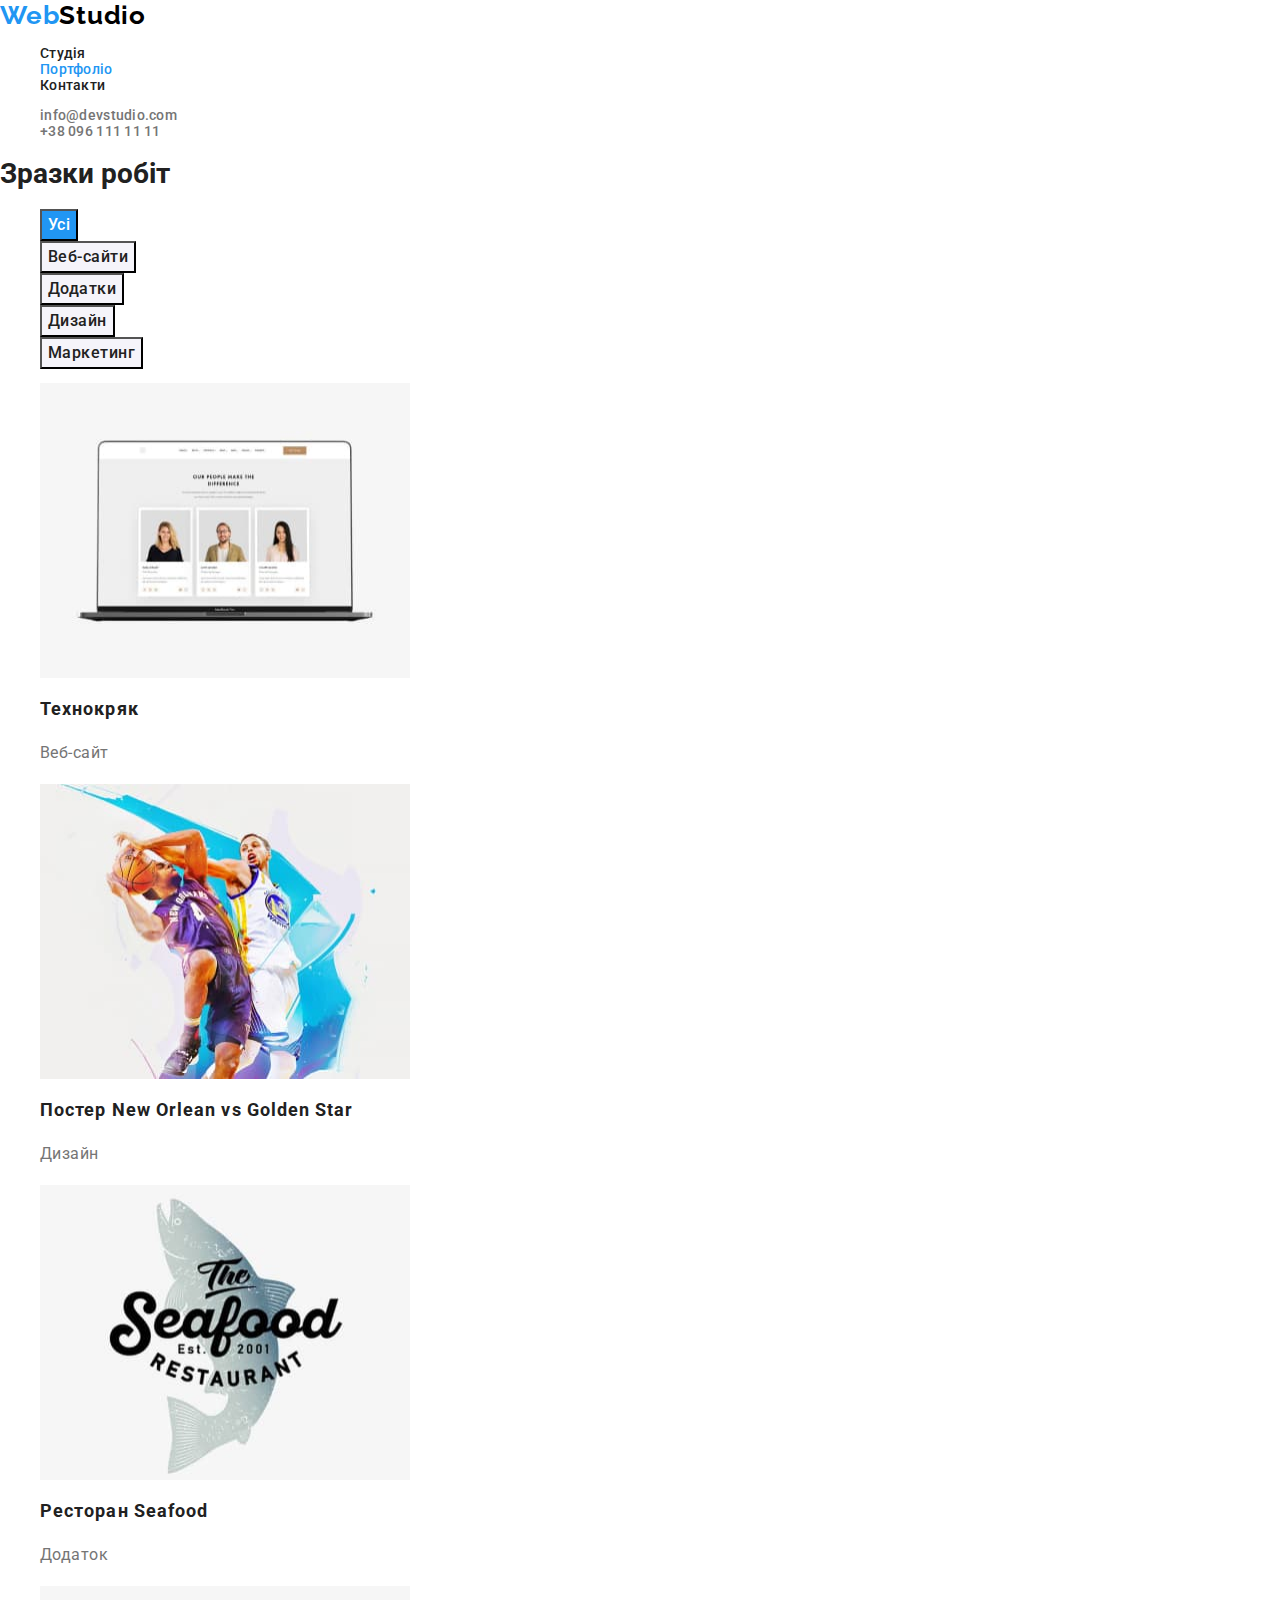
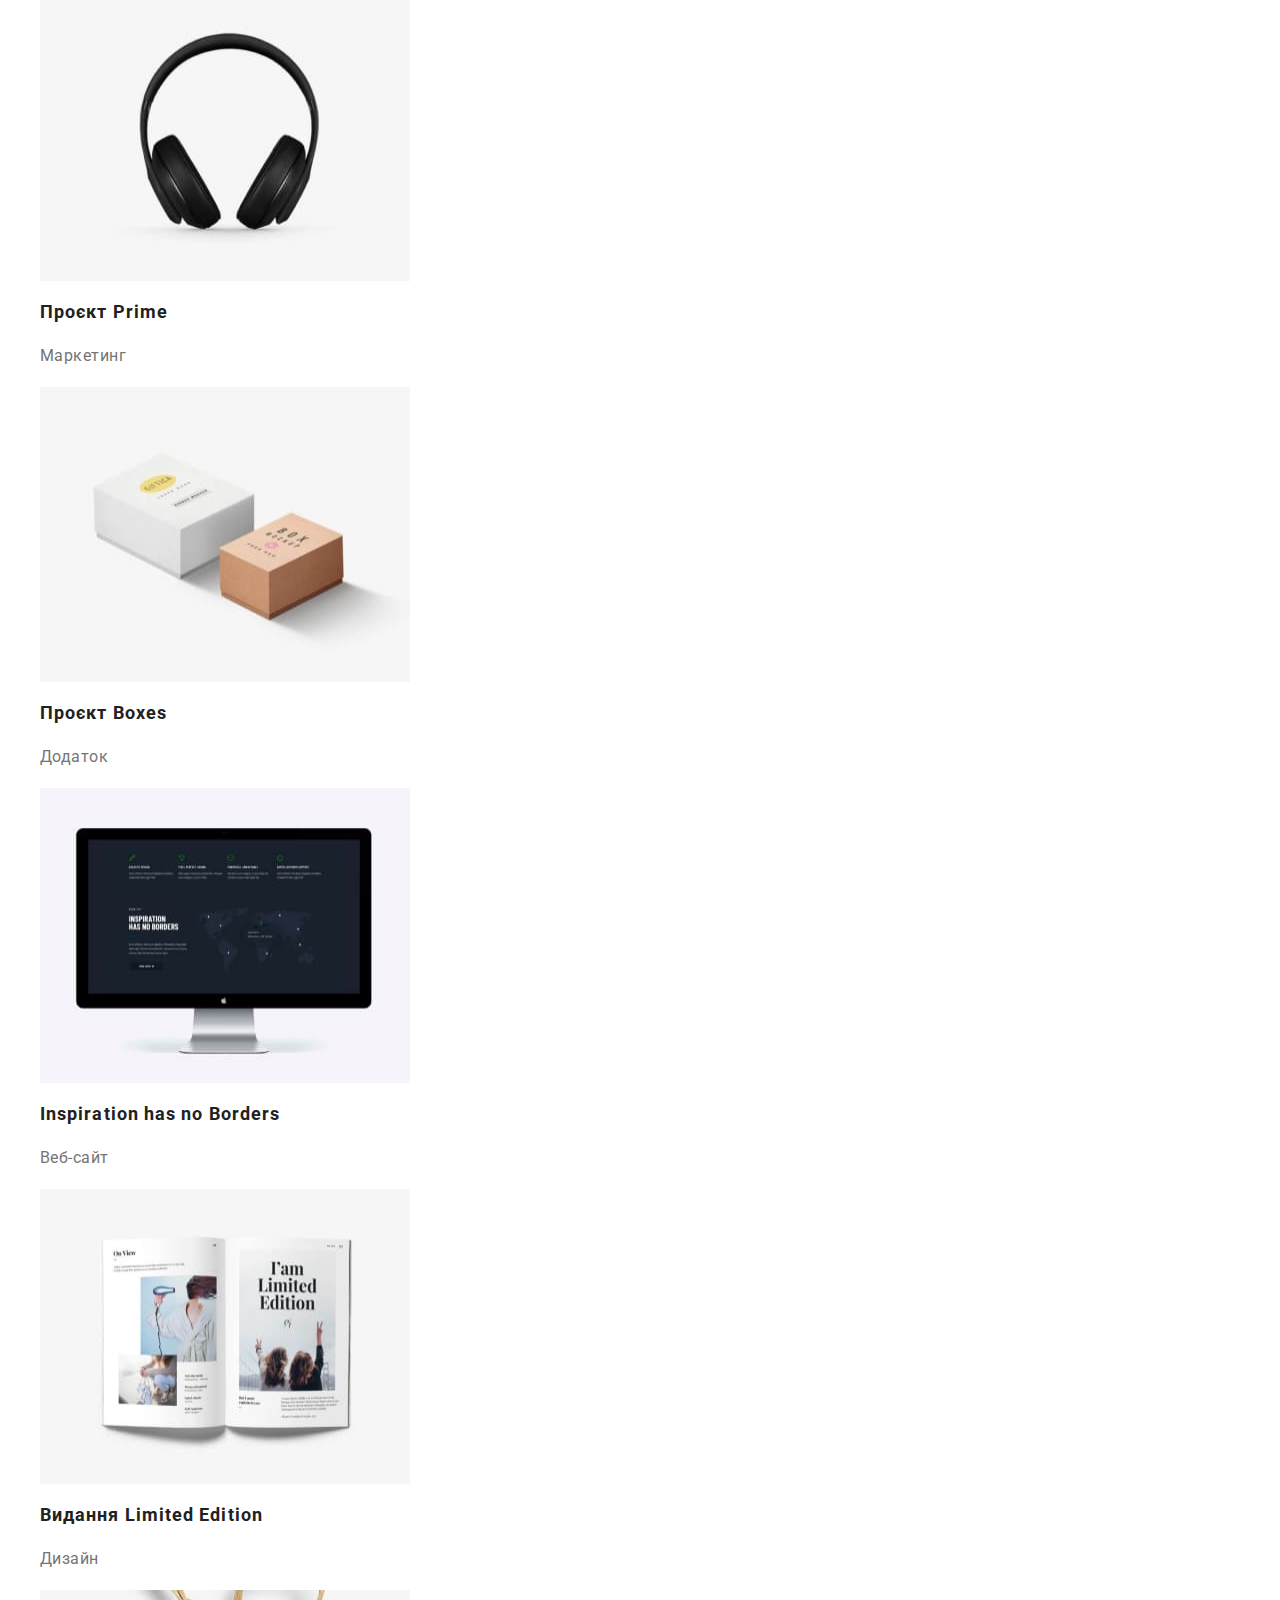
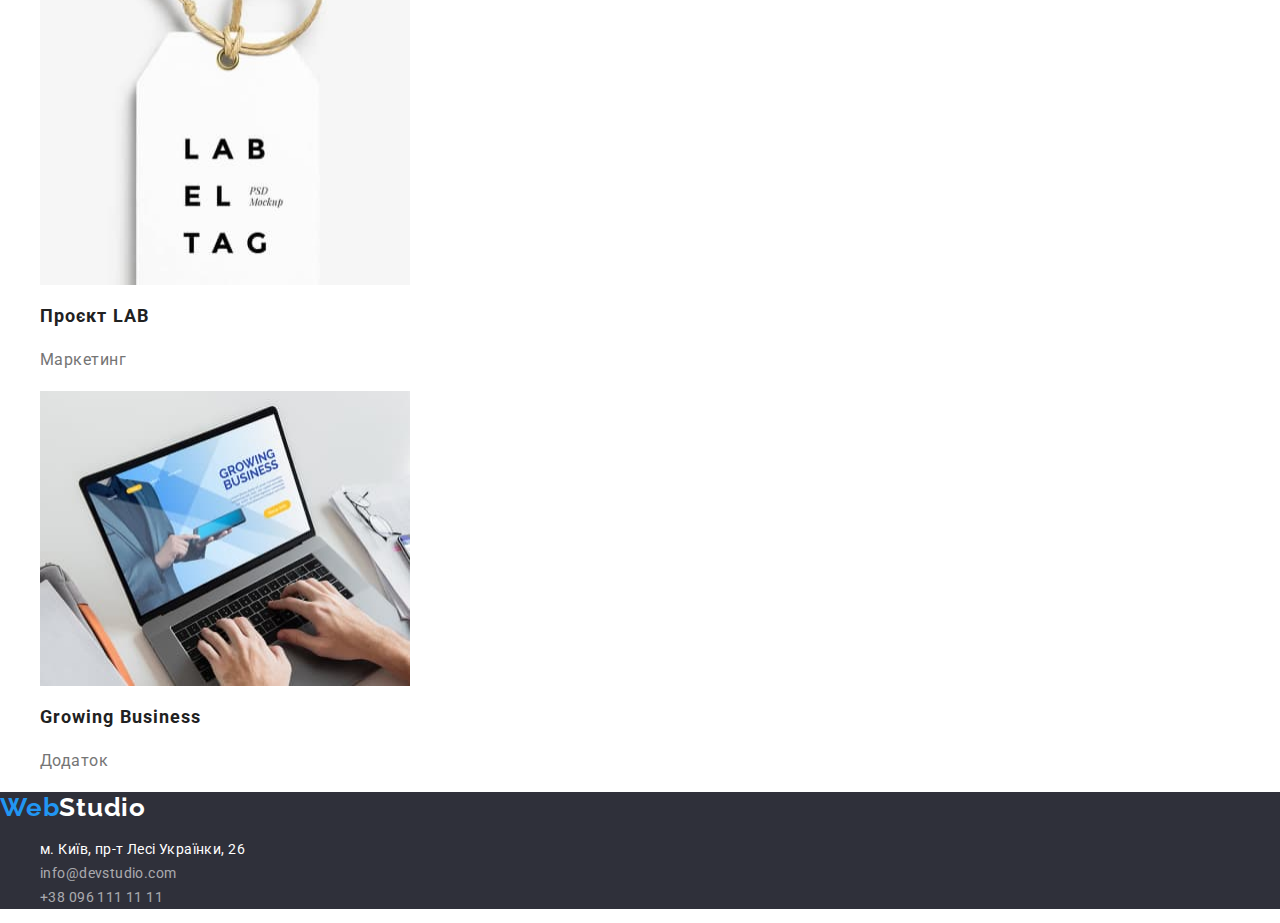
==== portfolio.html @ 1a4d0c8b "Add files from previous repo" ====
<!DOCTYPE html>
<html lang="uk">

<head>
  <meta charset="UTF-8">
  <meta http-equiv="X-UA-Compatible" content="IE=edge">
  <meta name="viewport" content="width=device-width, initial-scale=1.0">
  <title>WebStudio Portfolio</title>
  <link rel="stylesheet" href="./css/modern-normalize.css" />
  <link rel="preconnect" href="https://fonts.googleapis.com">
  <link rel="preconnect" href="https://fonts.gstatic.com" crossorigin>
  <link href="https://fonts.googleapis.com/css2?family=Raleway:wght@700&family=Roboto:wght@400;500;700;900&display=swap"
    rel="stylesheet">
  <link rel="stylesheet" href="./css/styles.css">
</head>

<body>
  <header class="header">
    <nav class="nav">
      <a class="logo link" href="./index.html">
        <span class="accent">Web</span>Studio
      </a>
      <ul class="list">
        <li>
          <a class="nav-link link" href="./index.html">Студія</a>
        </li>
        <li>
          <a class="nav-link link accent" href="">Портфоліо</a>
        </li>
        <li>
          <a class="nav-link link" href="">Контакти</a>
        </li>
      </ul>
    </nav>
    <ul class="list">
      <li>
        <a class="nav-contact link" href="mailto:info@devstudio.com">info@devstudio.com</a>
      </li>
      <li>
        <a class="nav-contact link" href="tel:+380961111111">+38 096 111 11 11</a>
      </li>
    </ul>
  </header>
  <main>
    <!-- work examples section-->
    <section class="examples">
      <h1 class="examples-title">
        Зразки робіт
      </h1>
      <ul class="list">
        <li>
          <button class="examples-button accent-button" type="button">Усі</button>
        </li>
        <li>
          <button class="examples-button" type="button">Веб-сайти</button>
        </li>
        <li>
          <button class="examples-button" type="button">Додатки</button>
        </li>
        <li>
          <button class="examples-button" type="button">Дизайн</button>
        </li>
        <li>
          <button class="examples-button" type="button">Маркетинг</button>
        </li>
      </ul>

      <ul class="list">
        <li>
          <a class="item link" href="" target="_blank" rel="noopener noreferrer nofollow">
            <img src="./images/portfolio-img1.jpg" alt="Ноутбук" width="370" height="295">
            <h2 class="item-project">
              Технокряк
            </h2>
            <p class="item-type">
              Веб-сайт
            </p>
          </a>

        </li>
        <li>
          <a class="item link" href="" target="_blank" rel="noopener noreferrer nofollow">
            <img src="./images/portfolio-img2.jpg" alt="Баскетболісти у грі" width="370" height="295">
            <h2 class="item-project">
              Постер New Orlean vs Golden Star
            </h2>
            <p class="item-type">
              Дизайн
            </p>
          </a>
        </li>
        <li>
          <a class="item link" href="" target="_blank" rel="noopener noreferrer nofollow">
            <img src="./images/portfolio-img3.jpg" alt="Реклама ресторану рибних страв" width="370" height="295">
            <h2 class="item-project">
              Ресторан Seafood
            </h2>
            <p class="item-type">
              Додаток
            </p>
          </a>
        </li>
        <li>
          <a class="item link" href="" target="_blank" rel="noopener noreferrer nofollow">
            <img src="./images/portfolio-img4.jpg" alt="Навушники" width="370" height="295">
            <h2 class=" item-project">
              Проєкт Prime
            </h2>
            <p class="item-type">
              Маркетинг
            </p>
          </a>
        </li>
        <li>
          <a class="item link" href="" target="_blank" rel="noopener noreferrer nofollow">
            <img src="./images/portfolio-img5.jpg" alt="Дві коробки" width="370" height="295">
            <h2 class=" item-project">
              Проєкт Boxes
            </h2>
            <p class="item-type">
              Додаток
            </p>
          </a>
        </li>
        <li>
          <a class="item link" href="" target="_blank" rel="noopener noreferrer nofollow">
            <img src="./images/portfolio-img6.jpg" alt="Монітор" width="370" height="295">
            <h2 class="item-project">
              Inspiration has no Borders
            </h2>
            <p class="item-type">
              Веб-сайт
            </p>
          </a>
        </li>
        <li>
          <a class="item link" href="" target="_blank" rel="noopener noreferrer nofollow">
            <img src="./images/portfolio-img7.jpg" alt="Книга" width="370" height="295">
            <h2 class="item-project">
              Видання Limited Edition
            </h2>
            <p class="item-type">
              Дизайн
            </p>
          </a>
        </li>
        <li>
          <a class="item link" href="" target="_blank" rel="noopener noreferrer nofollow">
            <img src="./images/portfolio-img8.jpg" alt="Eтикетка" width="370" height="295">
            <h2 class="item-project">
              Проєкт LAB
            </h2>
            <p class="item-type">
              Маркетинг
            </p>
          </a>
        </li>
        <li>
          <a class="item link" href="" target="_blank" rel="noopener noreferrer nofollow">
            <img src="./images/portfolio-img9.jpg" alt="Ноутбук" width="370" height="295">
            <h2 class="item-project">
              Growing Business
            </h2>
            <p class="item-type">
              Додаток
            </p>
          </a>
        </li>
      </ul>
    </section>
  </main>
  <!-- Footer -->
  <footer class="footer">
    <a class="logo link" href="./index.html"><span class="accent">Web</span>Studio</a>
    <address class="address">
      <ul class="list">
        <li>
          <a class="address-place link" href="https://goo.gl/maps/CPtrU1FHBa2aNyZL9" target="_blank"
            rel="noopener noreferrer nofollow">м. Київ,
            пр-т Лесі Українки, 26</a>
        </li>
        <li>
          <a class="address-contact link" href="mailto:info@devstudio.com">info@devstudio.com</a>
        </li>
        <li>
          <a class="address-contact link" href="tel:+380961111111">+38 096 111 11 11</a>
        </li>
      </ul>
    </address>
  </footer>
</body>

</html>
---- css/styles.css ----
:root {
  --primary-black-color: #212121;
  --secondary-black-color: #757575;
  --primary-white-color: #ffffff;
  --secondary-back-ground-color: #2f303a;
  --white-alfa-color: rgba(255, 255, 255, 0.6);

  --accent-color: #2196f3;
  --accent-color-main-button: #188ce8;
  --gray-color: #f5f4fa;
  --logo-black-color: #000000;

  --font-roboto: 'Roboto', sans-serif;
  --font-raleway: 'Raleway', sans-serif;
}
body {
  color: var(--primary-black-color);
  background-color: var(--primary-white-color);
  font-family: var(--font-roboto);
  font-size: 14px;
}
.list {
  list-style: none;
}
.link {
  text-decoration: none;
}

/* navigation */
.logo {
  color: var(--logo-black-color);
  font-family: var(--font-raleway);
  font-weight: 700;
  font-size: 26px;
  line-height: calc(31 / 26);
  letter-spacing: 0.03em;
}
.accent {
  color: var(--accent-color);
}

.nav-link {
  color: var(--primary-black-color);
  font-weight: 500;
  line-height: calc(16 / 14);
  letter-spacing: 0.02em;
}
.nav-link.accent {
  color: var(--accent-color);
}
.nav-link:hover,
.nav-link:focus,
.nav-contact:hover,
.nav-contact:focus {
  color: var(--accent-color);
  cursor: pointer;
}
.nav-contact {
  color: var(--secondary-black-color);
  font-weight: 500;
  line-height: calc(16 / 14);
  letter-spacing: 0.02em;
}

/* Hero */
.hero {
  background-color: var(--secondary-back-ground-color);
  color: var(--primary-white-color);
}
.hero-title {
  font-weight: 900;
  font-size: 44px;
  line-height: calc(60 / 44);
  text-align: center;
  letter-spacing: 0.06em;
  text-transform: uppercase;
}
.button {
  color: inherit;
  font: inherit;
  background-color: var(--accent-color);
  font-weight: 700;
  font-size: 16px;
  line-height: calc(30 / 16);
  text-align: center;
  letter-spacing: 0.06em;
}
.hero .button:hover,
.hero .button:focus {
  background-color: var(--accent-color-main-button);
  cursor: pointer;
}
/* Advantages */
.advantages-item {
  font-size: 14px;
  line-height: calc(16 / 14);
  letter-spacing: 0.03em;
  text-transform: uppercase;
}
.advantages-text {
  color: var(--secondary-black-color);
  line-height: calc(24 / 14);
  letter-spacing: 0.03em;
}

/* Activities */
.activities-title,
.team-title {
  font-size: 36px;
  line-height: calc(42 / 36);
  text-align: center;
  letter-spacing: 0.03em;
}
/* team */
.team {
  background-color: var(--gray-color);
}
.team-card {
  background-color: var(--primary-white-color);
}
.team-name,
.team-job {
  font-weight: 500;
  font-size: 16px;
  line-height: calc(19 / 16);
  text-align: center;
  letter-spacing: 0.03em;
}
.team-job {
  color: var(--secondary-black-color);
}

/* footer */
.footer {
  background-color: var(--secondary-back-ground-color);
}
.footer .logo {
  color: var(--primary-white-color);
}
.address {
  font-style: normal;
}
.address-place,
.address-contact {
  color: var(--primary-white-color);
  line-height: calc(24 / 14);
  letter-spacing: 0.03em;
}
.address-contact {
  color: var(--white-alfa-color);
}

.address .link:hover,
.address .link:focus {
  color: var(--accent-color);
  cursor: pointer;
}

/* Portfolio */
/* Examples */
.examples .link {
  color: var(--primary-black-color);
}
.examples-button {
  color: var(--primary-black-color);
  background-color: var(--gray-color);
  font-weight: 500;
  font-size: 16px;
  line-height: calc(26 / 16);
  text-align: center;
  letter-spacing: 0.03em;
}
.examples-button:hover,
.examples-button:focus {
  color: var(--primary-white-color);
  background-color: var(--accent-color);
  cursor: pointer;
}
.examples-button.accent-button {
  color: var(--primary-white-color);
  background-color: var(--accent-color);
}
.item-project {
  font-size: 18px;
  line-height: calc(26 / 18);
  letter-spacing: 0.06em;
}
.item-type {
  color: var(--secondary-black-color);
  font-size: 16px;
  line-height: calc(30 / 16);
  letter-spacing: 0.03em;
}
.examples .item:hover,
.examples .item:focus {
  cursor: pointer;
}
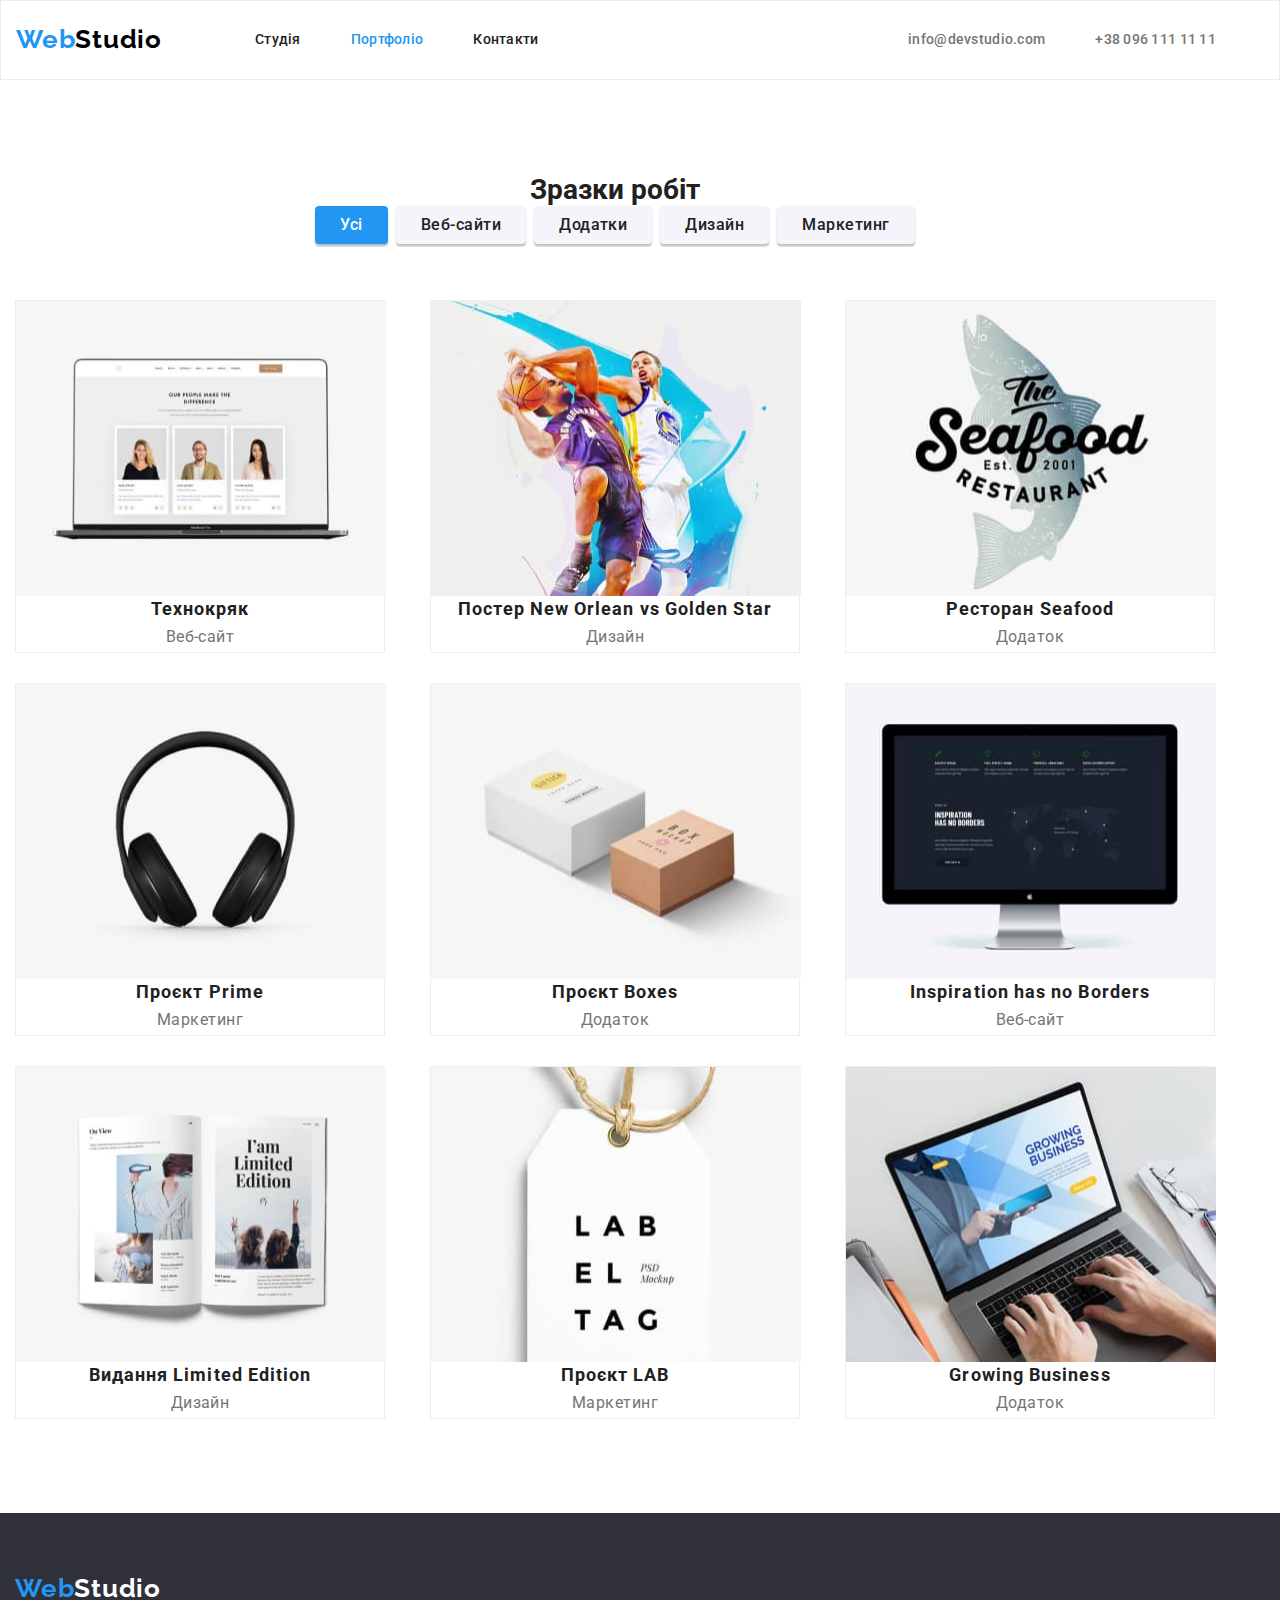
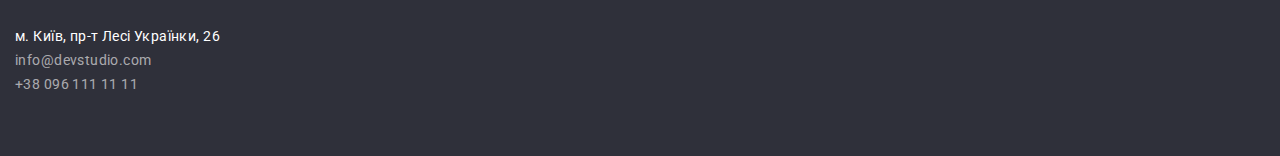
==== commit ef4fa7e2: "Change index.html, portfolio.html, styles.css" ====
--- a/portfolio.html
+++ b/portfolio.html
@@ -15,178 +15,189 @@
 </head>
 
 <body>
-  <header class="header">
-    <nav class="nav">
-      <a class="logo link" href="./index.html">
-        <span class="accent">Web</span>Studio
-      </a>
-      <ul class="list">
-        <li>
-          <a class="nav-link link" href="./index.html">Студія</a>
+  <header class="header portfolio">
+    <div class="container">
+      <nav class="nav">
+        <a class="logo link" href="./index.html">
+          <span class="accent">Web</span>Studio
+        </a>
+        <ul class="list">
+          <li class="item">
+            <a class="nav-link link" href="./index.html">Студія</a>
+          </li>
+          <li class="item">
+            <a class="nav-link link accent" href="">Портфоліо</a>
+          </li>
+          <li class="item">
+            <a class="nav-link link" href="">Контакти</a>
+          </li>
+        </ul>
+      </nav>
+      <ul class="contacts list">
+        <li class="item">
+          <a class="nav-contact link" href="mailto:info@devstudio.com">info@devstudio.com</a>
         </li>
-        <li>
-          <a class="nav-link link accent" href="">Портфоліо</a>
-        </li>
-        <li>
-          <a class="nav-link link" href="">Контакти</a>
+        <li class="item">
+          <a class="nav-contact link" href="tel:+380961111111">+38 096 111 11 11</a>
         </li>
       </ul>
-    </nav>
-    <ul class="list">
-      <li>
-        <a class="nav-contact link" href="mailto:info@devstudio.com">info@devstudio.com</a>
-      </li>
-      <li>
-        <a class="nav-contact link" href="tel:+380961111111">+38 096 111 11 11</a>
-      </li>
-    </ul>
+    </div>
+
   </header>
   <main>
     <!-- work examples section-->
     <section class="examples">
-      <h1 class="examples-title">
-        Зразки робіт
-      </h1>
-      <ul class="list">
-        <li>
-          <button class="examples-button accent-button" type="button">Усі</button>
-        </li>
-        <li>
-          <button class="examples-button" type="button">Веб-сайти</button>
-        </li>
-        <li>
-          <button class="examples-button" type="button">Додатки</button>
-        </li>
-        <li>
-          <button class="examples-button" type="button">Дизайн</button>
-        </li>
-        <li>
-          <button class="examples-button" type="button">Маркетинг</button>
-        </li>
-      </ul>
-
-      <ul class="list">
-        <li>
-          <a class="item link" href="" target="_blank" rel="noopener noreferrer nofollow">
-            <img src="./images/portfolio-img1.jpg" alt="Ноутбук" width="370" height="295">
-            <h2 class="item-project">
-              Технокряк
-            </h2>
-            <p class="item-type">
-              Веб-сайт
-            </p>
-          </a>
-
-        </li>
-        <li>
-          <a class="item link" href="" target="_blank" rel="noopener noreferrer nofollow">
-            <img src="./images/portfolio-img2.jpg" alt="Баскетболісти у грі" width="370" height="295">
-            <h2 class="item-project">
-              Постер New Orlean vs Golden Star
-            </h2>
-            <p class="item-type">
-              Дизайн
-            </p>
-          </a>
-        </li>
-        <li>
-          <a class="item link" href="" target="_blank" rel="noopener noreferrer nofollow">
-            <img src="./images/portfolio-img3.jpg" alt="Реклама ресторану рибних страв" width="370" height="295">
-            <h2 class="item-project">
-              Ресторан Seafood
-            </h2>
-            <p class="item-type">
-              Додаток
-            </p>
-          </a>
-        </li>
-        <li>
-          <a class="item link" href="" target="_blank" rel="noopener noreferrer nofollow">
-            <img src="./images/portfolio-img4.jpg" alt="Навушники" width="370" height="295">
-            <h2 class=" item-project">
-              Проєкт Prime
-            </h2>
-            <p class="item-type">
-              Маркетинг
-            </p>
-          </a>
-        </li>
-        <li>
-          <a class="item link" href="" target="_blank" rel="noopener noreferrer nofollow">
-            <img src="./images/portfolio-img5.jpg" alt="Дві коробки" width="370" height="295">
-            <h2 class=" item-project">
-              Проєкт Boxes
-            </h2>
-            <p class="item-type">
-              Додаток
-            </p>
-          </a>
-        </li>
-        <li>
-          <a class="item link" href="" target="_blank" rel="noopener noreferrer nofollow">
-            <img src="./images/portfolio-img6.jpg" alt="Монітор" width="370" height="295">
-            <h2 class="item-project">
-              Inspiration has no Borders
-            </h2>
-            <p class="item-type">
-              Веб-сайт
-            </p>
-          </a>
-        </li>
-        <li>
-          <a class="item link" href="" target="_blank" rel="noopener noreferrer nofollow">
-            <img src="./images/portfolio-img7.jpg" alt="Книга" width="370" height="295">
-            <h2 class="item-project">
-              Видання Limited Edition
-            </h2>
-            <p class="item-type">
-              Дизайн
-            </p>
-          </a>
-        </li>
-        <li>
-          <a class="item link" href="" target="_blank" rel="noopener noreferrer nofollow">
-            <img src="./images/portfolio-img8.jpg" alt="Eтикетка" width="370" height="295">
-            <h2 class="item-project">
-              Проєкт LAB
-            </h2>
-            <p class="item-type">
-              Маркетинг
-            </p>
-          </a>
-        </li>
-        <li>
-          <a class="item link" href="" target="_blank" rel="noopener noreferrer nofollow">
-            <img src="./images/portfolio-img9.jpg" alt="Ноутбук" width="370" height="295">
-            <h2 class="item-project">
-              Growing Business
-            </h2>
-            <p class="item-type">
-              Додаток
-            </p>
-          </a>
-        </li>
-      </ul>
+      <div class="container">
+        <h1 class="examples-title">
+          Зразки робіт
+        </h1>
+        <ul class="filter list">
+          <li>
+            <button class="examples-button accent-button" type="button">Усі</button>
+          </li>
+          <li>
+            <button class="examples-button" type="button">Веб-сайти</button>
+          </li>
+          <li>
+            <button class="examples-button" type="button">Додатки</button>
+          </li>
+          <li>
+            <button class="examples-button" type="button">Дизайн</button>
+          </li>
+          <li>
+            <button class="examples-button" type="button">Маркетинг</button>
+          </li>
+        </ul>
+
+        <ul class="projects-list list">
+          <li class="project">
+            <a class="item link" href="" target="_blank" rel="noopener noreferrer nofollow">
+              <img class="project-photo" src="./images/portfolio-img1.jpg" alt="Ноутбук" width="370" height="295">
+              <h2 class="item-project">
+                Технокряк
+              </h2>
+              <p class="item-type">
+                Веб-сайт
+              </p>
+            </a>
+
+          </li>
+          <li class="project">
+            <a class="item link" href="" target="_blank" rel="noopener noreferrer nofollow">
+              <img class="project-photo" src="./images/portfolio-img2.jpg" alt="Баскетболісти у грі" width="370"
+                height="295">
+              <h2 class="item-project">
+                Постер New Orlean vs Golden Star
+              </h2>
+              <p class="item-type">
+                Дизайн
+              </p>
+            </a>
+          </li>
+          <li class="project">
+            <a class="item link" href="" target="_blank" rel="noopener noreferrer nofollow">
+              <img class="project-photo" src="./images/portfolio-img3.jpg" alt="Реклама ресторану рибних страв"
+                width="370" height="295">
+              <h2 class="item-project">
+                Ресторан Seafood
+              </h2>
+              <p class="item-type">
+                Додаток
+              </p>
+            </a>
+          </li>
+          <li class="project">
+            <a class="item link" href="" target="_blank" rel="noopener noreferrer nofollow">
+              <img class="project-photo" src="./images/portfolio-img4.jpg" alt="Навушники" width="370" height="295">
+              <h2 class=" item-project">
+                Проєкт Prime
+              </h2>
+              <p class="item-type">
+                Маркетинг
+              </p>
+            </a>
+          </li>
+          <li class="project">
+            <a class="item link" href="" target="_blank" rel="noopener noreferrer nofollow">
+              <img class="project-photo" src="./images/portfolio-img5.jpg" alt="Дві коробки" width="370" height="295">
+              <h2 class=" item-project">
+                Проєкт Boxes
+              </h2>
+              <p class="item-type">
+                Додаток
+              </p>
+            </a>
+          </li>
+          <li class="project">
+            <a class="item link" href="" target="_blank" rel="noopener noreferrer nofollow">
+              <img class="project-photo" src="./images/portfolio-img6.jpg" alt="Монітор" width="370" height="295">
+              <h2 class="item-project">
+                Inspiration has no Borders
+              </h2>
+              <p class="item-type">
+                Веб-сайт
+              </p>
+            </a>
+          </li>
+          <li class="project">
+            <a class="item link" href="" target="_blank" rel="noopener noreferrer nofollow">
+              <img class="project-photo" src="./images/portfolio-img7.jpg" alt="Книга" width="370" height="295">
+              <h2 class="item-project">
+                Видання Limited Edition
+              </h2>
+              <p class="item-type">
+                Дизайн
+              </p>
+            </a>
+          </li>
+          <li class="project">
+            <a class="item link" href="" target="_blank" rel="noopener noreferrer nofollow">
+              <img class="project-photo" src="./images/portfolio-img8.jpg" alt="Eтикетка" width="370" height="295">
+              <h2 class="item-project">
+                Проєкт LAB
+              </h2>
+              <p class="item-type">
+                Маркетинг
+              </p>
+            </a>
+          </li>
+          <li class="project">
+            <a class="item link" href="" target="_blank" rel="noopener noreferrer nofollow">
+              <img class="project-photo" src="./images/portfolio-img9.jpg" alt="Ноутбук" width="370" height="295">
+              <h2 class="item-project">
+                Growing Business
+              </h2>
+              <p class="item-type">
+                Додаток
+              </p>
+            </a>
+          </li>
+        </ul>
+      </div>
+
     </section>
   </main>
   <!-- Footer -->
   <footer class="footer">
-    <a class="logo link" href="./index.html"><span class="accent">Web</span>Studio</a>
-    <address class="address">
-      <ul class="list">
-        <li>
-          <a class="address-place link" href="https://goo.gl/maps/CPtrU1FHBa2aNyZL9" target="_blank"
-            rel="noopener noreferrer nofollow">м. Київ,
-            пр-т Лесі Українки, 26</a>
-        </li>
-        <li>
-          <a class="address-contact link" href="mailto:info@devstudio.com">info@devstudio.com</a>
-        </li>
-        <li>
-          <a class="address-contact link" href="tel:+380961111111">+38 096 111 11 11</a>
-        </li>
-      </ul>
-    </address>
+    <div class="container">
+      <a class="logo link" href="./index.html"><span class="accent">Web</span>Studio</a>
+      <address class="address">
+        <ul class="list">
+          <li>
+            <a class="address-place link" href="https://goo.gl/maps/CPtrU1FHBa2aNyZL9" target="_blank"
+              rel="noopener noreferrer nofollow">м. Київ,
+              пр-т Лесі Українки, 26</a>
+          </li>
+          <li>
+            <a class="address-contact link" href=" mailto:info@devstudio.com">info@devstudio.com</a>
+          </li>
+          <li>
+            <a class="address-contact link" href="tel:+380961111111">+38 096 111 11 11</a>
+          </li>
+        </ul>
+      </address>
+    </div>
+
   </footer>
 </body>
 
--- a/css/styles.css
+++ b/css/styles.css
@@ -4,6 +4,8 @@
   --primary-white-color: #ffffff;
   --secondary-back-ground-color: #2f303a;
   --white-alfa-color: rgba(255, 255, 255, 0.6);
+  --gray-color-photo-border: #eeeeee;
+  --gray-color-header-border: 1px solid #ececec;
 
   --accent-color: #2196f3;
   --accent-color-main-button: #188ce8;
@@ -21,9 +23,26 @@
 }
 .list {
   list-style: none;
-}
+  margin: 0;
+  padding: 0;
+}
+h1,
+h2,
+h3,
+p,
+.container {
+  margin: 0;
+  padding: 0;
+}
+.container {
+  width: 1230px;
+  padding: 0 15px;
+}
+
 .link {
   text-decoration: none;
+  padding: 0;
+  margin: 0;
 }
 
 /* navigation */
@@ -38,12 +57,36 @@
 .accent {
   color: var(--accent-color);
 }
-
+.header {
+  height: 80px;
+}
+.header .container {
+  padding: 0 15px;
+}
+.header .container,
+.nav,
+.header .list {
+  display: flex;
+  align-items: center;
+  justify-content: space-between;
+}
+.nav {
+  justify-content: left;
+}
+.logo.link {
+  margin-right: 93px;
+}
 .nav-link {
   color: var(--primary-black-color);
   font-weight: 500;
   line-height: calc(16 / 14);
   letter-spacing: 0.02em;
+  display: block;
+  padding-top: 30px;
+  padding-bottom: 30px;
+}
+.nav .item:not(:last-child) {
+  padding-right: 50px;
 }
 .nav-link.accent {
   color: var(--accent-color);
@@ -55,6 +98,9 @@
   color: var(--accent-color);
   cursor: pointer;
 }
+.contacts .item:not(:last-child) {
+  margin-right: 50px;
+}
 .nav-contact {
   color: var(--secondary-black-color);
   font-weight: 500;
@@ -66,7 +112,12 @@
 .hero {
   background-color: var(--secondary-back-ground-color);
   color: var(--primary-white-color);
-}
+  text-align: center;
+  height: 600px;
+  padding: 200px 0;
+  margin-bottom: 94px;
+}
+
 .hero-title {
   font-weight: 900;
   font-size: 44px;
@@ -74,8 +125,10 @@
   text-align: center;
   letter-spacing: 0.06em;
   text-transform: uppercase;
-}
-.button {
+  width: 696px;
+  margin: 0 auto 30px auto;
+}
+.hero .button {
   color: inherit;
   font: inherit;
   background-color: var(--accent-color);
@@ -84,18 +137,34 @@
   line-height: calc(30 / 16);
   text-align: center;
   letter-spacing: 0.06em;
+  padding: 10px 32px;
+  border: 0px solid transparent;
+  border-radius: 4px;
 }
 .hero .button:hover,
 .hero .button:focus {
   background-color: var(--accent-color-main-button);
   cursor: pointer;
 }
+
 /* Advantages */
-.advantages-item {
+.advantages {
+  margin-bottom: 94px;
+}
+.advantages-list {
+  display: flex;
+}
+
+.advantages .advantages-item:not(:last-child) {
+  margin-right: 30px;
+}
+
+.advantages-title {
   font-size: 14px;
   line-height: calc(16 / 14);
   letter-spacing: 0.03em;
   text-transform: uppercase;
+  margin-bottom: 10px;
 }
 .advantages-text {
   color: var(--secondary-black-color);
@@ -104,6 +173,21 @@
 }
 
 /* Activities */
+.activities {
+  margin-bottom: 123px;
+}
+.activities-title {
+  margin-bottom: 50px;
+}
+.activities .list {
+  display: flex;
+  justify-content: space-between;
+}
+.activities-item {
+  display: block;
+}
+/*team+activities*/
+
 .activities-title,
 .team-title {
   font-size: 36px;
@@ -114,9 +198,23 @@
 /* team */
 .team {
   background-color: var(--gray-color);
+  padding-top: 65px;
+  padding-bottom: 129px;
+}
+.team-title {
+  margin-bottom: 44px;
+}
+.team-list {
+  display: flex;
 }
 .team-card {
   background-color: var(--primary-white-color);
+  box-shadow: 0px 1px 3px rgba(0, 0, 0, 0.12), 0px 1px 1px rgba(0, 0, 0, 0.14),
+    0px 2px 1px rgba(0, 0, 0, 0.2);
+  border-radius: 0px 0px 4px 4px;
+}
+.team-card + .team-card {
+  margin-left: calc((100% - 270px * 4) / 3);
 }
 .team-name,
 .team-job {
@@ -126,6 +224,9 @@
   text-align: center;
   letter-spacing: 0.03em;
 }
+.team-photo {
+  display: block;
+}
 .team-job {
   color: var(--secondary-black-color);
 }
@@ -133,9 +234,13 @@
 /* footer */
 .footer {
   background-color: var(--secondary-back-ground-color);
-}
+  padding: 60px 0;
+}
+
 .footer .logo {
   color: var(--primary-white-color);
+  display: inline-block;
+  margin: 0 0 20px 0;
 }
 .address {
   font-style: normal;
@@ -158,6 +263,21 @@
 
 /* Portfolio */
 /* Examples */
+.header.portfolio {
+  margin-bottom: 94px;
+  border: var(--gray-color-header-border);
+}
+
+.examples {
+  text-align: center;
+  margin-bottom: 94px;
+}
+.filter.list {
+  display: flex;
+  gap: 8px;
+  justify-content: center;
+  margin-bottom: 56px;
+}
 .examples .link {
   color: var(--primary-black-color);
 }
@@ -169,7 +289,14 @@
   line-height: calc(26 / 16);
   text-align: center;
   letter-spacing: 0.03em;
-}
+  border: 0 solid transparent;
+  padding: 6px 25px;
+  box-shadow: 0px 3px 1px rgba(0, 0, 0, 0.1), 0px 1px 2px rgba(0, 0, 0, 0.08),
+    0px 2px 2px rgba(0, 0, 0, 0.12);
+  border-radius: 4px;
+  display: inline-block;
+}
+
 .examples-button:hover,
 .examples-button:focus {
   color: var(--primary-white-color);
@@ -179,6 +306,27 @@
 .examples-button.accent-button {
   color: var(--primary-white-color);
   background-color: var(--accent-color);
+}
+
+.projects-list {
+  display: flex;
+  flex-wrap: wrap;
+  /* row-gap: 30px; */
+  /* column-gap: 36px; */
+}
+.project {
+  border: 1px solid var(--gray-color-photo-border);
+  width: 370px;
+}
+.project-photo {
+  display: block;
+}
+.project:nth-child(3n + 2) {
+  margin-left: calc((100% - 370px * 3) / 2);
+  margin-right: calc((100% - 370px * 3) / 2);
+}
+.project:nth-child(-n + 6) {
+  margin-bottom: 30px;
 }
 .item-project {
   font-size: 18px;
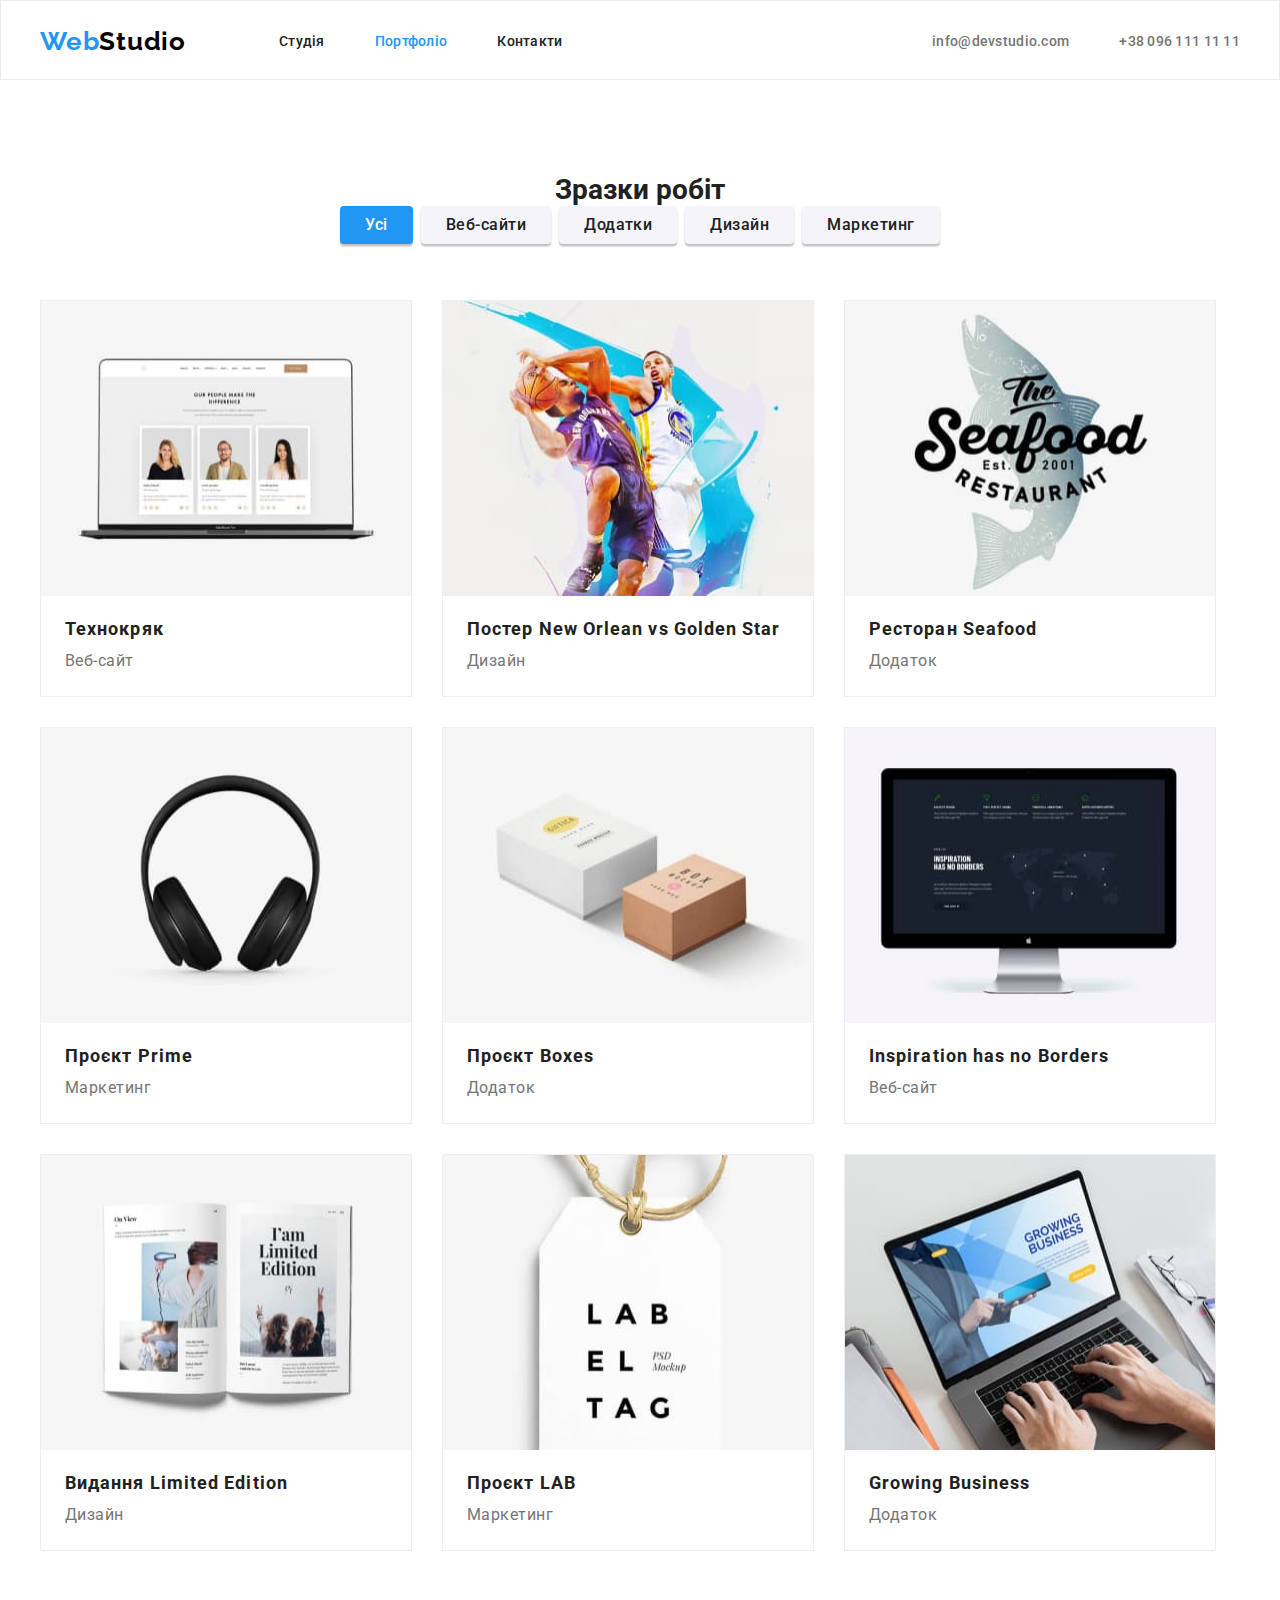
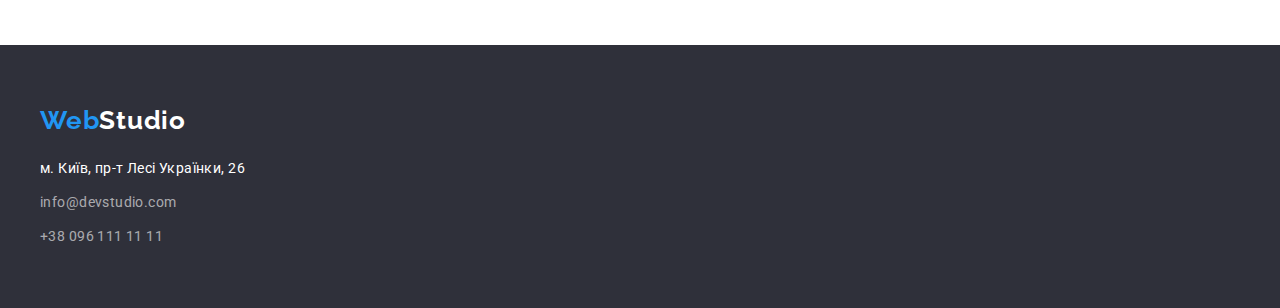
==== commit f69989d4: "Add changes to index.html, portfolio.html & styles.css" ====
--- a/portfolio.html
+++ b/portfolio.html
@@ -73,103 +73,120 @@
           <li class="project">
             <a class="item link" href="" target="_blank" rel="noopener noreferrer nofollow">
               <img class="project-photo" src="./images/portfolio-img1.jpg" alt="Ноутбук" width="370" height="295">
-              <h2 class="item-project">
-                Технокряк
-              </h2>
-              <p class="item-type">
-                Веб-сайт
-              </p>
-            </a>
-
+              <div class="item-description">
+                <h2 class="item-project">
+                  Технокряк
+                </h2>
+                <p class="item-type">
+                  Веб-сайт
+                </p>
+              </div>
+            </a>
           </li>
           <li class="project">
             <a class="item link" href="" target="_blank" rel="noopener noreferrer nofollow">
               <img class="project-photo" src="./images/portfolio-img2.jpg" alt="Баскетболісти у грі" width="370"
                 height="295">
-              <h2 class="item-project">
-                Постер New Orlean vs Golden Star
-              </h2>
-              <p class="item-type">
-                Дизайн
-              </p>
+              <div class="item-description">
+                <h2 class="item-project">
+                  Постер New Orlean vs Golden Star
+                </h2>
+                <p class="item-type">
+                  Дизайн
+                </p>
+              </div>
             </a>
           </li>
           <li class="project">
             <a class="item link" href="" target="_blank" rel="noopener noreferrer nofollow">
               <img class="project-photo" src="./images/portfolio-img3.jpg" alt="Реклама ресторану рибних страв"
                 width="370" height="295">
-              <h2 class="item-project">
-                Ресторан Seafood
-              </h2>
-              <p class="item-type">
-                Додаток
-              </p>
+              <div class="item-description">
+                <h2 class="item-project">
+                  Ресторан Seafood
+                </h2>
+                <p class="item-type">
+                  Додаток
+                </p>
+              </div>
             </a>
           </li>
           <li class="project">
             <a class="item link" href="" target="_blank" rel="noopener noreferrer nofollow">
               <img class="project-photo" src="./images/portfolio-img4.jpg" alt="Навушники" width="370" height="295">
-              <h2 class=" item-project">
-                Проєкт Prime
-              </h2>
-              <p class="item-type">
-                Маркетинг
-              </p>
+              <div class="item-description">
+                <h2 class=" item-project">
+                  Проєкт Prime
+                </h2>
+                <p class="item-type">
+                  Маркетинг
+                </p>
+              </div>
             </a>
           </li>
           <li class="project">
             <a class="item link" href="" target="_blank" rel="noopener noreferrer nofollow">
               <img class="project-photo" src="./images/portfolio-img5.jpg" alt="Дві коробки" width="370" height="295">
-              <h2 class=" item-project">
-                Проєкт Boxes
-              </h2>
-              <p class="item-type">
-                Додаток
-              </p>
+              <div class="item-description">
+                <h2 class=" item-project">
+                  Проєкт Boxes
+                </h2>
+                <p class="item-type">
+                  Додаток
+                </p>
+              </div>
             </a>
           </li>
           <li class="project">
             <a class="item link" href="" target="_blank" rel="noopener noreferrer nofollow">
               <img class="project-photo" src="./images/portfolio-img6.jpg" alt="Монітор" width="370" height="295">
-              <h2 class="item-project">
-                Inspiration has no Borders
-              </h2>
-              <p class="item-type">
-                Веб-сайт
-              </p>
+              <div class="item-description">
+                <h2 class="item-project">
+                  Inspiration has no Borders
+                </h2>
+                <p class="item-type">
+                  Веб-сайт
+                </p>
+              </div>
             </a>
           </li>
           <li class="project">
             <a class="item link" href="" target="_blank" rel="noopener noreferrer nofollow">
               <img class="project-photo" src="./images/portfolio-img7.jpg" alt="Книга" width="370" height="295">
-              <h2 class="item-project">
-                Видання Limited Edition
-              </h2>
-              <p class="item-type">
-                Дизайн
-              </p>
+              <div class="item-description">
+                <h2 class="item-project">
+                  Видання Limited Edition
+                </h2>
+                <p class="item-type">
+                  Дизайн
+                </p>
+              </div>
             </a>
           </li>
           <li class="project">
             <a class="item link" href="" target="_blank" rel="noopener noreferrer nofollow">
               <img class="project-photo" src="./images/portfolio-img8.jpg" alt="Eтикетка" width="370" height="295">
-              <h2 class="item-project">
-                Проєкт LAB
-              </h2>
-              <p class="item-type">
-                Маркетинг
-              </p>
+              <div class="item-description">
+                <h2 class="item-project">
+                  Проєкт LAB
+                </h2>
+                <p class="item-type">
+                  Маркетинг
+                </p>
+              </div>
             </a>
           </li>
           <li class="project">
             <a class="item link" href="" target="_blank" rel="noopener noreferrer nofollow">
               <img class="project-photo" src="./images/portfolio-img9.jpg" alt="Ноутбук" width="370" height="295">
-              <h2 class="item-project">
-                Growing Business
-              </h2>
-              <p class="item-type">
-                Додаток
-              </p>
+              <div class="item-description">
+                <h2 class="item-project">
+                  Growing Business
+                </h2>
+                <p class="item-type">
+                  Додаток
+                </p>
+              </div>
             </a>
           </li>
         </ul>
--- a/css/styles.css
+++ b/css/styles.css
@@ -32,11 +32,11 @@
 p,
 .container {
   margin: 0;
-  padding: 0;
 }
 .container {
   width: 1230px;
   padding: 0 15px;
+  margin: 0 auto;
 }
 
 .link {
@@ -73,6 +73,9 @@
 .nav {
   justify-content: left;
 }
+.nav .logo {
+  padding: 24px 0;
+}
 .logo.link {
   margin-right: 93px;
 }
@@ -82,11 +85,11 @@
   line-height: calc(16 / 14);
   letter-spacing: 0.02em;
   display: block;
-  padding-top: 30px;
-  padding-bottom: 30px;
+  padding-top: 32px;
+  padding-bottom: 32px;
 }
 .nav .item:not(:last-child) {
-  padding-right: 50px;
+  margin-right: 50px;
 }
 .nav-link.accent {
   color: var(--accent-color);
@@ -98,14 +101,16 @@
   color: var(--accent-color);
   cursor: pointer;
 }
-.contacts .item:not(:last-child) {
-  margin-right: 50px;
+.contacts .item + .item {
+  margin-left: 50px;
 }
 .nav-contact {
   color: var(--secondary-black-color);
   font-weight: 500;
   line-height: calc(16 / 14);
   letter-spacing: 0.02em;
+  padding: 32px 0;
+  display: flex;
 }
 
 /* Hero */
@@ -115,14 +120,12 @@
   text-align: center;
   height: 600px;
   padding: 200px 0;
-  margin-bottom: 94px;
 }
 
 .hero-title {
   font-weight: 900;
   font-size: 44px;
   line-height: calc(60 / 44);
-  text-align: center;
   letter-spacing: 0.06em;
   text-transform: uppercase;
   width: 696px;
@@ -135,11 +138,16 @@
   font-weight: 700;
   font-size: 16px;
   line-height: calc(30 / 16);
-  text-align: center;
   letter-spacing: 0.06em;
-  padding: 10px 32px;
+  padding: 10px 10px;
   border: 0px solid transparent;
   border-radius: 4px;
+  display: flex;
+  margin: 0 auto;
+  min-width: 216px;
+  height: 50px;
+  justify-content: center;
+  align-items: center;
 }
 .hero .button:hover,
 .hero .button:focus {
@@ -149,10 +157,13 @@
 
 /* Advantages */
 .advantages {
-  margin-bottom: 94px;
+  padding: 94px 0;
 }
 .advantages-list {
   display: flex;
+}
+.advantages-item {
+  width: 270px;
 }
 
 .advantages .advantages-item:not(:last-child) {
@@ -174,7 +185,7 @@
 
 /* Activities */
 .activities {
-  margin-bottom: 123px;
+  padding-bottom: 94px;
 }
 .activities-title {
   margin-bottom: 50px;
@@ -198,8 +209,7 @@
 /* team */
 .team {
   background-color: var(--gray-color);
-  padding-top: 65px;
-  padding-bottom: 129px;
+  padding: 94px 0;
 }
 .team-title {
   margin-bottom: 44px;
@@ -216,6 +226,9 @@
 .team-card + .team-card {
   margin-left: calc((100% - 270px * 4) / 3);
 }
+.team-card > div {
+  padding: 30px 0;
+}
 .team-name,
 .team-job {
   font-weight: 500;
@@ -227,6 +240,9 @@
 .team-photo {
   display: block;
 }
+.team-name {
+  margin-bottom: 10px;
+}
 .team-job {
   color: var(--secondary-black-color);
 }
@@ -260,17 +276,19 @@
   color: var(--accent-color);
   cursor: pointer;
 }
+.footer .address li + li {
+  margin-top: 10px;
+}
 
 /* Portfolio */
 /* Examples */
 .header.portfolio {
-  margin-bottom: 94px;
   border: var(--gray-color-header-border);
 }
 
 .examples {
   text-align: center;
-  margin-bottom: 94px;
+  padding: 94px 0;
 }
 .filter.list {
   display: flex;
@@ -311,27 +329,21 @@
 .projects-list {
   display: flex;
   flex-wrap: wrap;
-  /* row-gap: 30px; */
-  /* column-gap: 36px; */
-}
-.project {
+  row-gap: 30px;
+  column-gap: 30px;
+}
+.project .item {
+  display: inline-block;
   border: 1px solid var(--gray-color-photo-border);
-  width: 370px;
 }
 .project-photo {
   display: block;
-}
-.project:nth-child(3n + 2) {
-  margin-left: calc((100% - 370px * 3) / 2);
-  margin-right: calc((100% - 370px * 3) / 2);
-}
-.project:nth-child(-n + 6) {
-  margin-bottom: 30px;
 }
 .item-project {
   font-size: 18px;
   line-height: calc(26 / 18);
   letter-spacing: 0.06em;
+  margin-bottom: 4px;
 }
 .item-type {
   color: var(--secondary-black-color);
@@ -339,6 +351,10 @@
   line-height: calc(30 / 16);
   letter-spacing: 0.03em;
 }
+.item-description {
+  padding: 20px 24px;
+  text-align: left;
+}
 .examples .item:hover,
 .examples .item:focus {
   cursor: pointer;
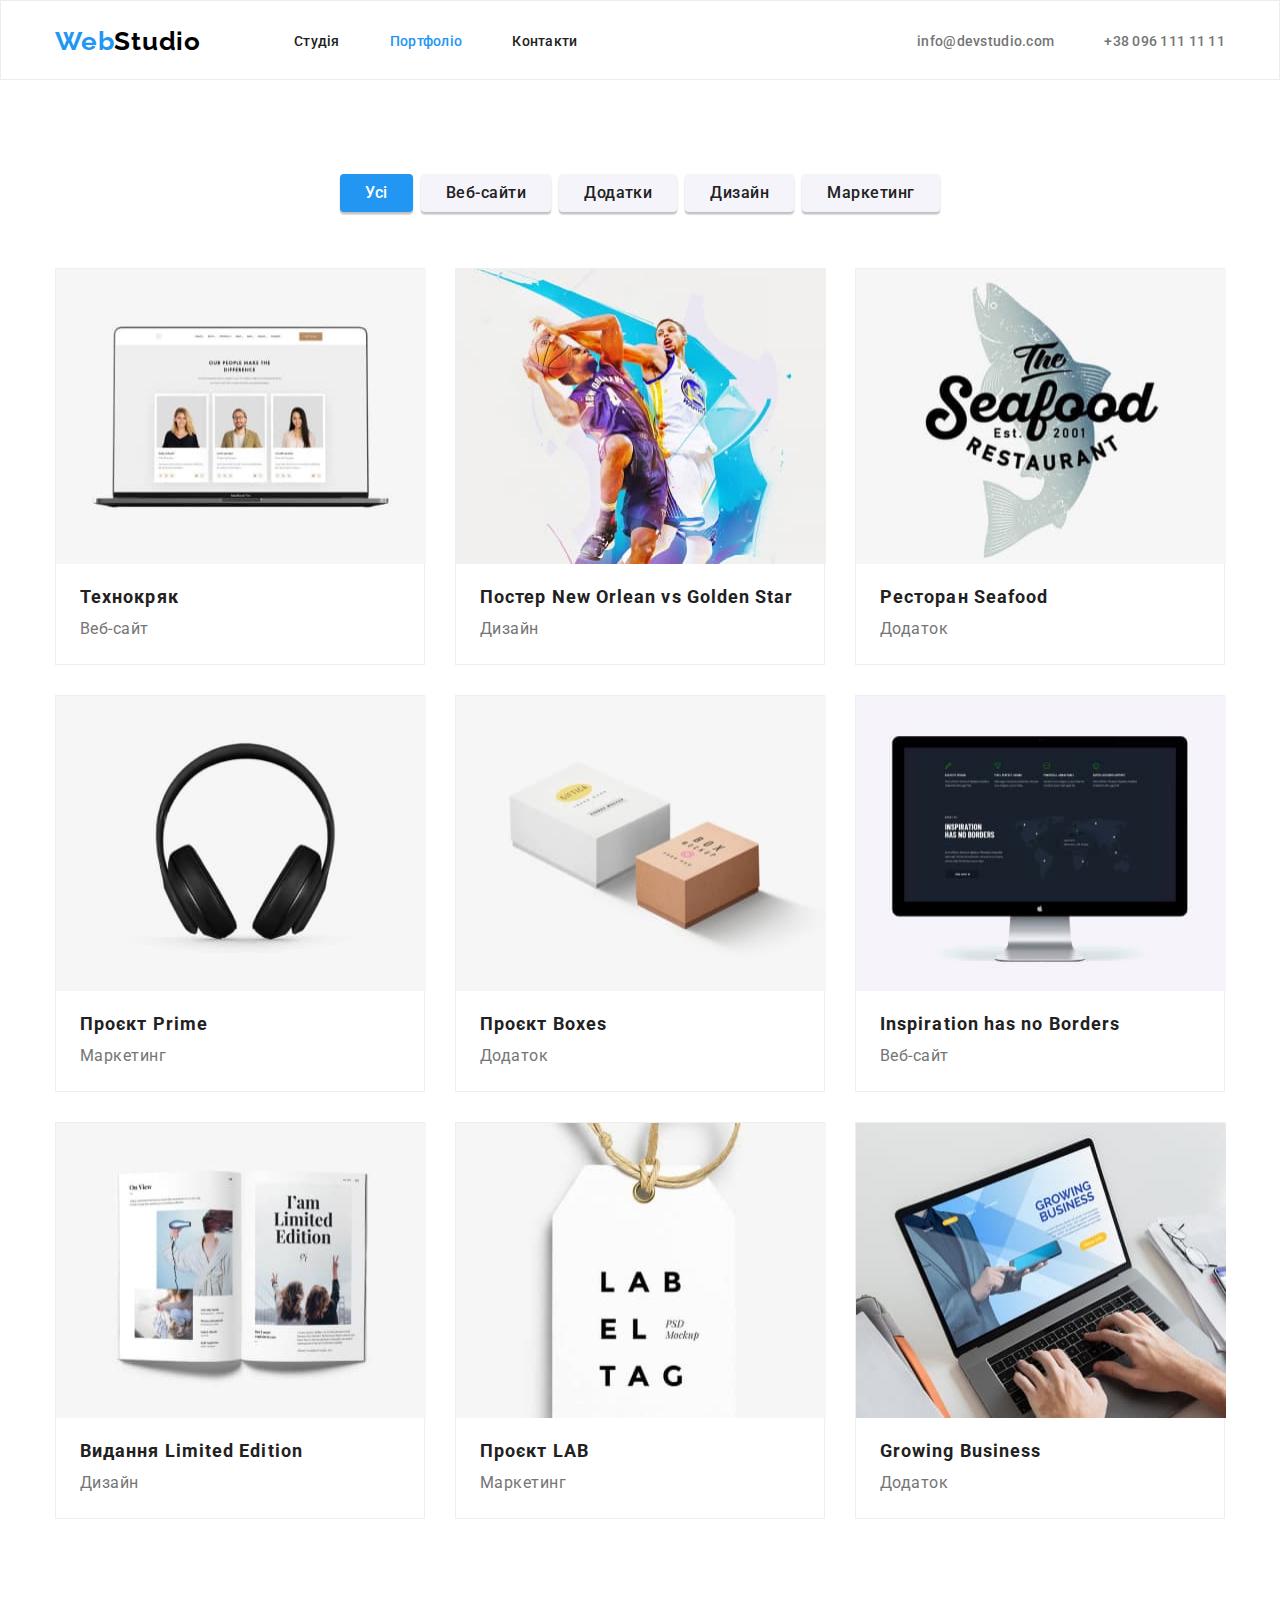
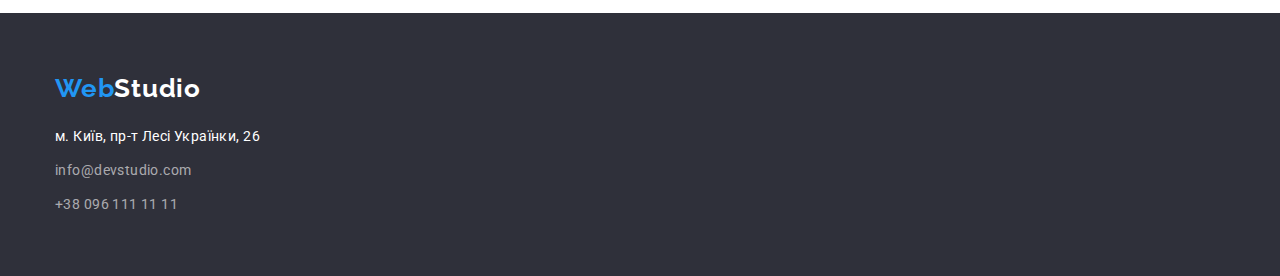
==== commit 57cb5f6c: "Add class .visualy-hidden" ====
--- a/portfolio.html
+++ b/portfolio.html
@@ -48,7 +48,7 @@
     <!-- work examples section-->
     <section class="examples">
       <div class="container">
-        <h1 class="examples-title">
+        <h1 class="examples-title visually-hidden">
           Зразки робіт
         </h1>
         <ul class="filter list">
--- a/css/styles.css
+++ b/css/styles.css
@@ -33,8 +33,20 @@
 .container {
   margin: 0;
 }
+.visually-hidden {
+  position: absolute;
+  white-space: nowrap;
+  width: 1px;
+  height: 1px;
+  overflow: hidden;
+  border: 0;
+  padding: 0;
+  clip: rect(0 0 0 0);
+  clip-path: inset(50%);
+  margin: -1px;
+}
 .container {
-  width: 1230px;
+  width: 1200px;
   padding: 0 15px;
   margin: 0 auto;
 }
@@ -59,9 +71,6 @@
 }
 .header {
   height: 80px;
-}
-.header .container {
-  padding: 0 15px;
 }
 .header .container,
 .nav,
@@ -334,6 +343,7 @@
 }
 .project .item {
   display: inline-block;
+  width: 370px;
   border: 1px solid var(--gray-color-photo-border);
 }
 .project-photo {
